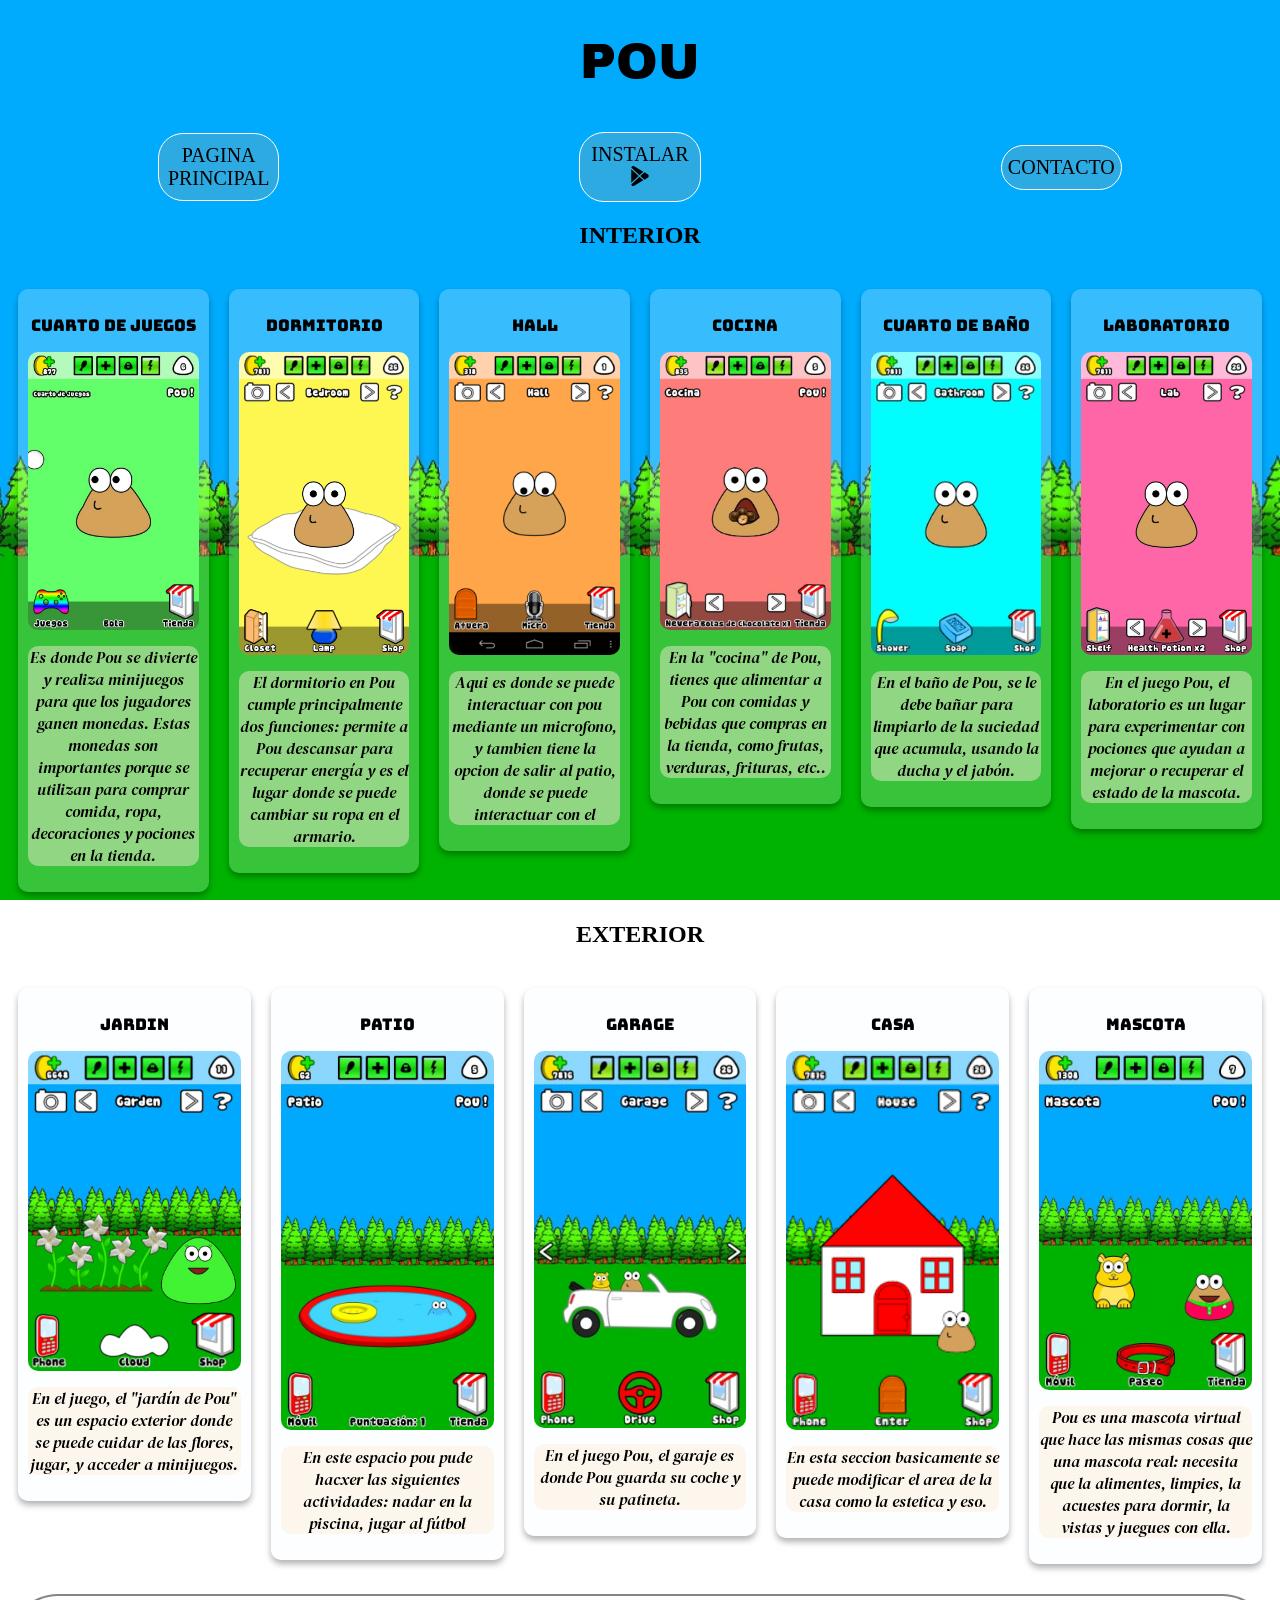
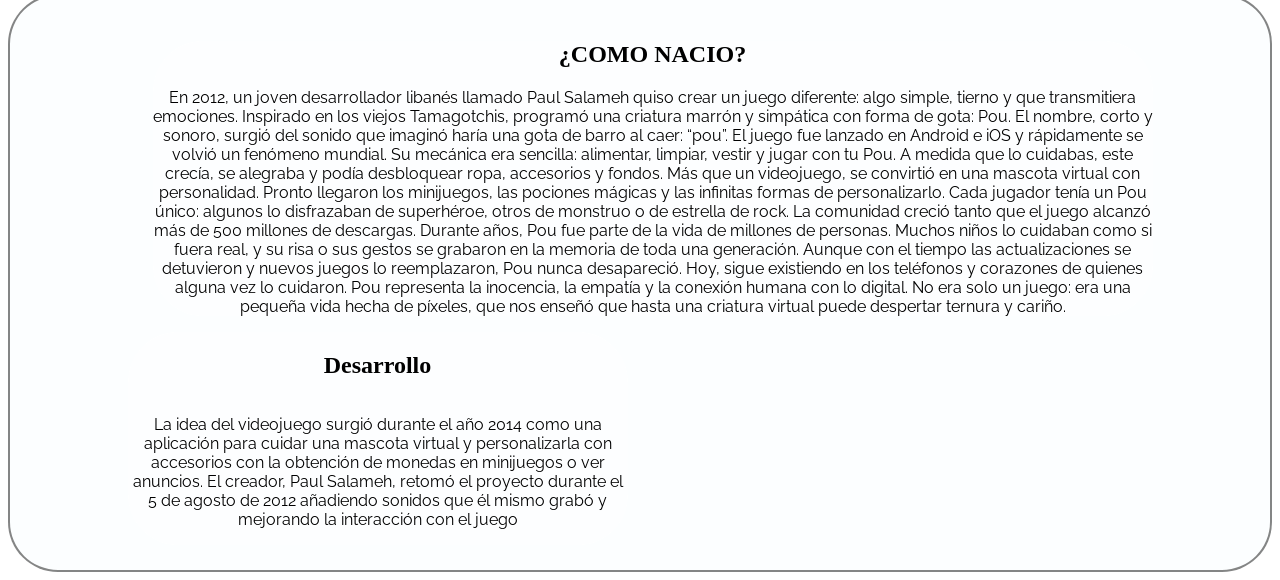
==== index2.html @ 19a5bd99 "jj" ====
<!DOCTYPE html>
<html lang="en">
<head>
    <meta charset="UTF-8">
    <meta name="viewport" content="width=device-width, initial-scale=1.0">
    <link rel="preconnect" href="https://fonts.googleapis.com">
    <link rel="preconnect" href="https://fonts.gstatic.com" crossorigin>
    <link href="https://fonts.googleapis.com/css2?family=Archivo+Black&display=swap" rel="stylesheet">
    <link rel="preconnect" href="https://fonts.googleapis.com">
    <link rel="preconnect" href="https://fonts.gstatic.com" crossorigin>
    <link href="https://fonts.googleapis.com/css2?family=DM+Serif+Display:ital@0;1&display=swap" rel="stylesheet">
    <link rel="preconnect" href="https://fonts.googleapis.com">
    <link rel="preconnect" href="https://fonts.gstatic.com" crossorigin>
    <link href="https://fonts.googleapis.com/css2?family=Bungee&display=swap" rel="stylesheet">
    <link rel="preconnect" href="https://fonts.googleapis.com">
    <link rel="preconnect" href="https://fonts.gstatic.com" crossorigin>
    <link href="https://fonts.googleapis.com/css2?family=Bungee&family=Momo+Signature&family=Raleway:ital,wght@0,100..900;1,100..900&display=swap" rel="stylesheet">
    <link rel="stylesheet" href="css/style.css">
    <title>Document</title>
</head>
<body style="background-image: url(img/paginapou.jpg);background-size: cover;
    background-attachment: fixed ">
    <header>
        <h1 class="archivo-black-regular">POU</h1>
    </header>
    <nav>
        <div class="info">
            <a href="balondeoro.html" id="uno" target="_blank">PAGINA PRINCIPAL</a>
        </div>
        <div class="info">
            <a href="https://es.uefa.com/ballondor/news/029c-1e6c52ae67d8-f1edf98b3675-1000--revelados-los-nominados-al-balon-de-oro-2025/" id="dos" target="_blank">INSTALAR</a>
            <svg xmlns="http://www.w3.org/2000/svg" width="20" height="20" fill="currentColor" class="bi bi-google-play" viewBox="0 0 16 16" class="svg">
                <path d="M14.222 9.374c1.037-.61 1.037-2.137 0-2.748L11.528 5.04 8.32 8l3.207 2.96zm-3.595 2.116L7.583 8.68 1.03 14.73c.201 1.029 1.36 1.61 2.303 1.055zM1 13.396V2.603L6.846 8zM1.03 1.27l6.553 6.05 3.044-2.81L3.333.215C2.39-.341 1.231.24 1.03 1.27"/>
            </svg>
        </div>
        <div class="info">
            <a href="https://www.goal.com/es-cl/listados/womens-ballon-dor-2025-power-rankings/blt34d8939da84da433" id="tres" target="_blank">CONTACTO</a>
        </div>
    </nav>
    <main>
        <section>
            <h2>INTERIOR</h2>
            <div class="divprincipal-container">
                <div class="divsecundario">
                    <p class="bungee">CUARTO DE JUEGOS</p>
                    <img src="img/2e0db3e57bfdba576eac3ab056cc2b73.jpg" alt="Pou" class="imagen">
                    <p class="italic">Es donde Pou se divierte y realiza minijuegos para que los jugadores ganen monedas. Estas monedas son importantes porque se utilizan para comprar comida, ropa, decoraciones y pociones en la tienda. </p>
                </div>
                <div class="divsecundario">
                    <p class="bungee">DORMITORIO</p>
                    <img src="img/Poubedroom.webp" alt="Pou" class="imagen">
                    <p class="italic">El dormitorio en Pou cumple principalmente dos funciones: permite a Pou descansar para recuperar energía y es el lugar donde se puede cambiar su ropa en el armario.</p>
                </div>
                <div class="divsecundario">
                    <p class="bungee">HALL</p>
                    <img src="img/16047352-pou-android-the-hall-allows-you-to-use-the-microphone-to-speak-a.png" alt="Pou" class="imagen">
                    <p class="italic">Aqui es donde se puede interactuar con pou mediante un microfono, y tambien tiene la opcion de salir al patio, donde se puede interactuar con el</p>
                </div>
                <div class="divsecundario">
                    <p class="bungee">COCINA</p>
                    <img src="img/c5e75f83b7b725e6e0b3feeedbe4d7ef.jpg" alt="Pou" class="imagen">
                    <p class="italic">En la "cocina" de Pou, tienes que alimentar a Pou con comidas y bebidas que compras en la tienda, como frutas, verduras, frituras, etc..</p>
                </div>
                <div class="divsecundario">
                    <p class="bungee">CUARTO DE BAÑO</p>
                    <img src="img/Poubathroom.webp" alt="Pou" class="imagen">
                    <p class="italic">En el baño de Pou, se le debe bañar para limpiarlo de la suciedad que acumula, usando la ducha y el jabón.</p>
                </div>
                <div class="divsecundario">
                    <p class="bungee">LABORATORIO</p>
                    <img src="img/Poulab.webp" alt="Pou" class="imagen">
                    <p class="italic">En el juego Pou, el laboratorio es un lugar para experimentar con pociones que ayudan a mejorar o recuperar el estado de la mascota. </p>
                </div>
            </div>
        </section>
        <section>
            <h2>EXTERIOR</h2>
            <div class="divprincipal-container">
                <div class="divsecundario">
                    <p class="bungee">JARDIN</p>
                    <img src="img/jardinpou.jpg" alt="Pou" class="imagen">
                    <p class="italic"> En el juego, el "jardín de Pou" es un espacio exterior donde se puede cuidar de las flores, jugar, y acceder a minijuegos.</p>
                </div>
                <div class="divsecundario">
                    <p class="bungee">PATIO</p>
                    <img src="img/patiopou.jpg" alt="Pou" class="imagen">
                    <p class="italic">En este espacio pou pude hacxer las siguientes actividades: nadar en la piscina, jugar al fútbol</p>
                </div>
                <div class="divsecundario">
                    <p class="bungee">GARAGE</p>
                    <img src="img/Pougarage.webp" alt="Pou" class="imagen">
                    <p class="italic">En el juego Pou, el garaje es donde Pou guarda su coche y su patineta. </p>
                </div>
                <div class="divsecundario">
                    <p class="bungee">CASA</p>
                    <img src="img/casapou.png" alt="Pou" class="imagen">
                    <p class="italic">En esta seccion basicamente se puede modificar el area de la casa como la estetica y eso.</p>
                </div>
                <div class="divsecundario">
                    <p class="bungee">MASCOTA</p>
                    <img src="img/mascotapou.jpg" alt="Pou" class="imagen">
                    <p class="italic">Pou es una mascota virtual que hace las mismas cosas que una mascota real: necesita que la alimentes, limpies, la acuestes para dormir, la vistas y juegues con ella.</p>
                </div>
            </div>
        </section>
        <section>
            <div class="infoadi">
                <article>
                    <div class="infoadentro">
                        <h2>¿COMO NACIO?</h2>
                        <p class="fuente">
                            En 2012, un joven desarrollador libanés llamado Paul Salameh quiso crear un juego diferente: algo simple, tierno y que transmitiera emociones. Inspirado en los viejos Tamagotchis, programó una criatura marrón y simpática con forma de gota: Pou. El nombre, corto y sonoro, surgió del sonido que imaginó haría una gota de barro al caer: “pou”.

El juego fue lanzado en Android e iOS y rápidamente se volvió un fenómeno mundial. Su mecánica era sencilla: alimentar, limpiar, vestir y jugar con tu Pou. A medida que lo cuidabas, este crecía, se alegraba y podía desbloquear ropa, accesorios y fondos. Más que un videojuego, se convirtió en una mascota virtual con personalidad.

Pronto llegaron los minijuegos, las pociones mágicas y las infinitas formas de personalizarlo. Cada jugador tenía un Pou único: algunos lo disfrazaban de superhéroe, otros de monstruo o de estrella de rock. La comunidad creció tanto que el juego alcanzó más de 500 millones de descargas.

Durante años, Pou fue parte de la vida de millones de personas. Muchos niños lo cuidaban como si fuera real, y su risa o sus gestos se grabaron en la memoria de toda una generación. Aunque con el tiempo las actualizaciones se detuvieron y nuevos juegos lo reemplazaron, Pou nunca desapareció.

Hoy, sigue existiendo en los teléfonos y corazones de quienes alguna vez lo cuidaron. Pou representa la inocencia, la empatía y la conexión humana con lo digital. No era solo un juego: era una pequeña vida hecha de píxeles, que nos enseñó que hasta una criatura virtual puede despertar ternura y cariño.
                        </p>
                    </div>
                    <div class="infoadentr">
                        <h2>Desarrollo</h2>
                        <p class="fuente">La idea del videojuego surgió durante el año 2014 como una aplicación para cuidar una mascota virtual y personalizarla con accesorios con la obtención de monedas en minijuegos o ver anuncios. El creador, Paul Salameh, retomó el proyecto durante el 5 de agosto de 2012 añadiendo sonidos que él mismo grabó y mejorando la interacción con el juego</p>
                    </div>
                </article>
            </div>
        </section>
    </main>
</body>
</html>
---- css/style.css ----
html { Font-size: 62.5%; }
body { Font-size: 16px; }

:root{
    --hola: #ffffff;
    --transnav: #b6a9873d;
    --transnavho: #58918059;
    --transnavhover: #000000;
    --transparenciatarjet: 0 4px 6px rgba(0, 0, 0, 0.3);
    --transtarjeta: rgba(240, 248, 255, 0.226);
}

nav {
    display: flex;
    justify-content: space-between;
    align-items: center;
}

.info {
    margin-top: 1rem;
    margin-right: 15rem;
    margin-left: 15rem;
    justify-content: space-evenly;
    background-color: var(--transnav);
    border-radius: 2.5rem;
    padding-top: 1rem;
    padding-bottom: 1rem;
    text-align: center;
    border: 0.1px solid white;
    flex: 1;
    font-size: 2rem;
}

nav > div > a {
    color: var(--transnavhover);
    text-decoration: none;
    transition: transform 0.3s ease;
}

nav > div > a:hover {
    color: var(--transnavhover);
    transform: scale(1.1);
}

.info:hover {
    background-color: var(--transnavho);
}

.archivo-black-regular {
    font-family: "Archivo Black", sans-serif;
    font-weight: 400;
    font-style: normal;
    text-align: center;
    font-size: 5rem;
}

.bungee {
    font-family: "Bungee", sans-serif;
    font-weight: 400;
    font-style: normal;
}
  
.divprincipal-container {
    display: flex; 
    flex-wrap: nowrap; 
    justify-content: space-evenly; 
    align-items: flex-start; 
    margin-top: 2rem;
}

.divsecundario {
    border-radius: 1rem;
    padding: 1rem;
    width: 25rem;
    margin: 1rem;
    margin-top: 2rem;
    text-align: center;
    box-shadow: var(--transparenciatarjet);
    display: flex;
    flex-direction: column; 
    align-items: center; 
    background-color: var(--transtarjeta);
}

.imagen {
    width: 100%;
    height: auto;
    object-fit: cover; 
    object-position: top; 
    border-radius: 1rem;
    max-height: 43rem;
}

.italic {
    font-family: "DM Serif Display", serif;
    font-weight: 400;
    font-style: italic;
    background-color: rgba(250, 235, 215, 0.459);
    border-radius: 1rem;
  }

h2 {
    text-align: center;
}

.infoadi{
    background-color: var(--transtarjeta);
    padding-top: 2.5rem;
    padding-bottom: 2.5rem;
    border-radius: 5rem;
    border: 2px solid rgba(0, 0, 0, 0.479);
    display: flex; 
    flex-wrap: nowrap; 
    justify-content: space-evenly; 
    align-items: flex-start; 
    margin-top: 2rem;
}

.infoadentro{
    background-color: rgba(255, 255, 255, 0.61);
    margin-left: 2.5rem;
    border-radius: 5rem;
    text-align: center;
    width: 100rem;
    align-items: flex-start;
}

.infoadentr {
    background-color: rgba(255, 255, 255, 0.61);
    margin-right: 2.5rem;
    width: 50rem;
    text-align: center;
    border-radius: 5rem;
    display: flex;
    flex-direction: column; 
    align-items: center; 
}

.fuente {
    font-family: "Raleway", sans-serif;
    font-optical-sizing: auto;
    font-style: normal;
  }
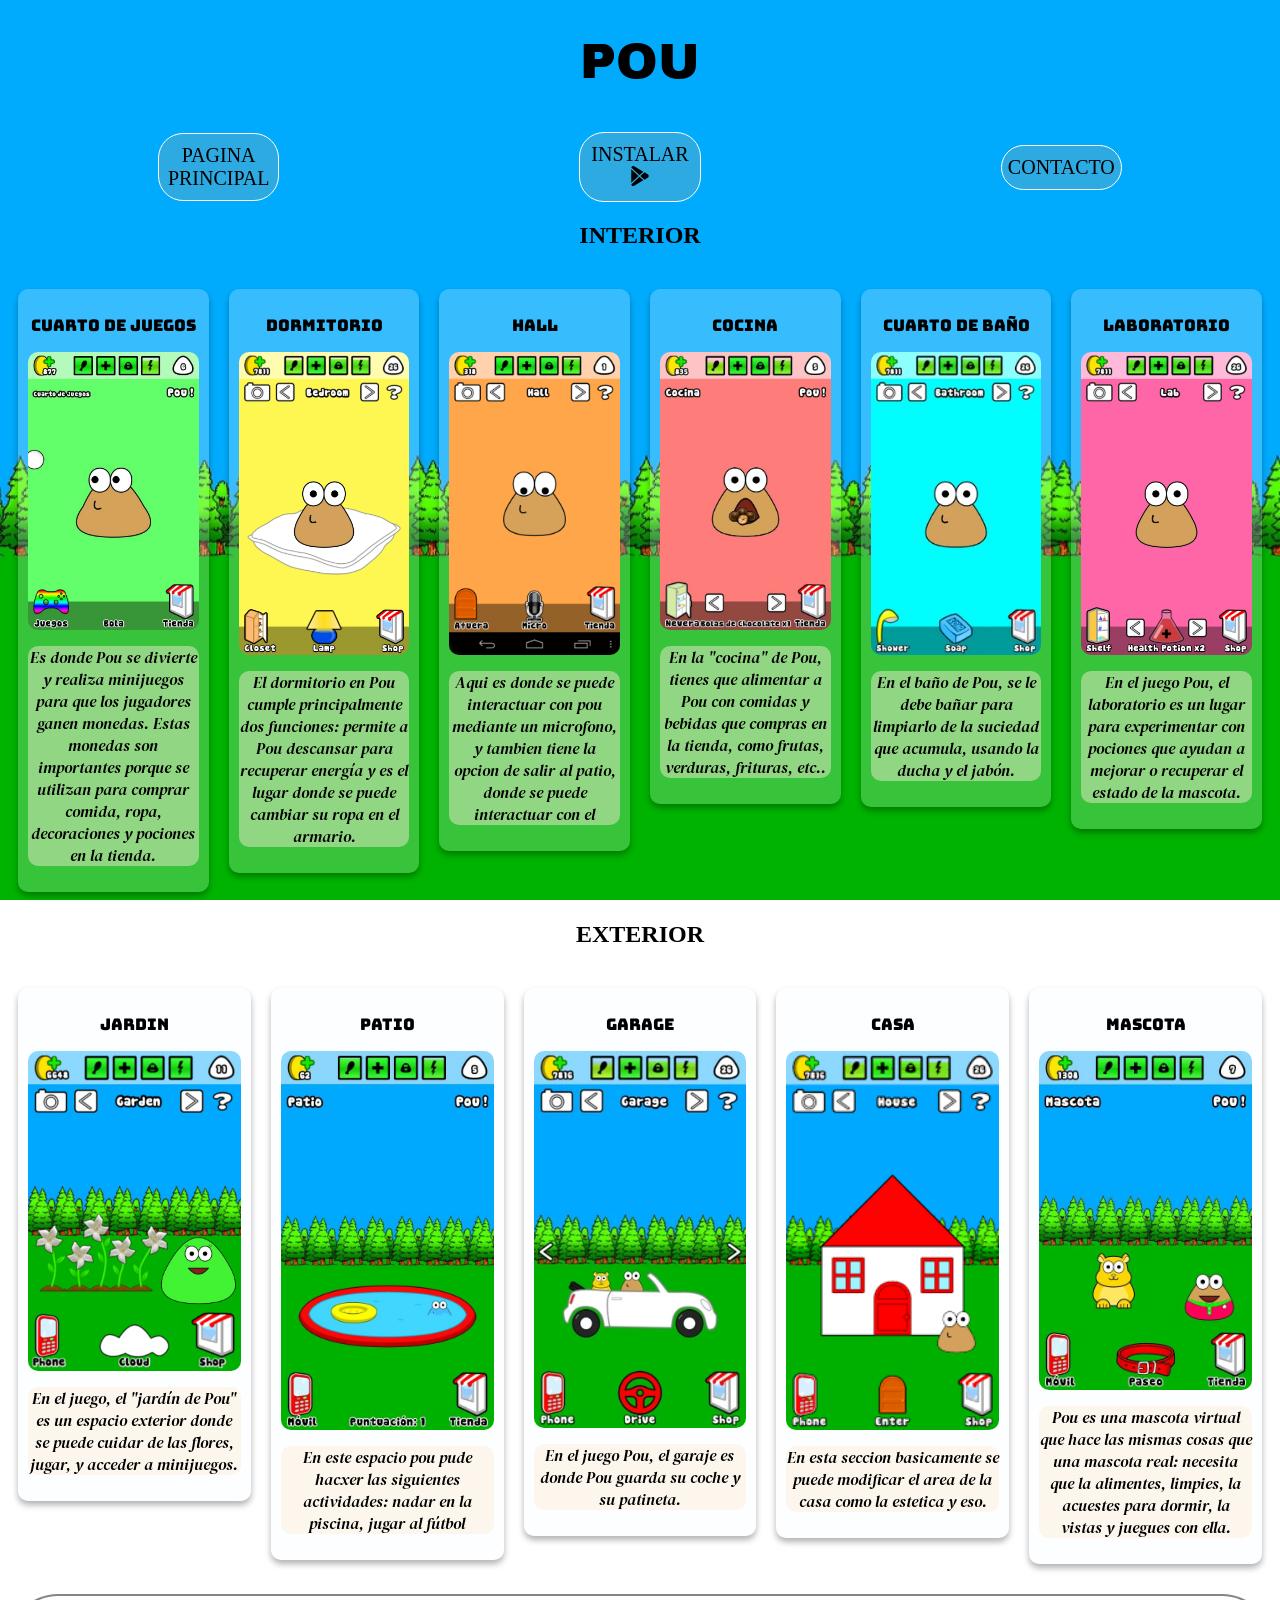
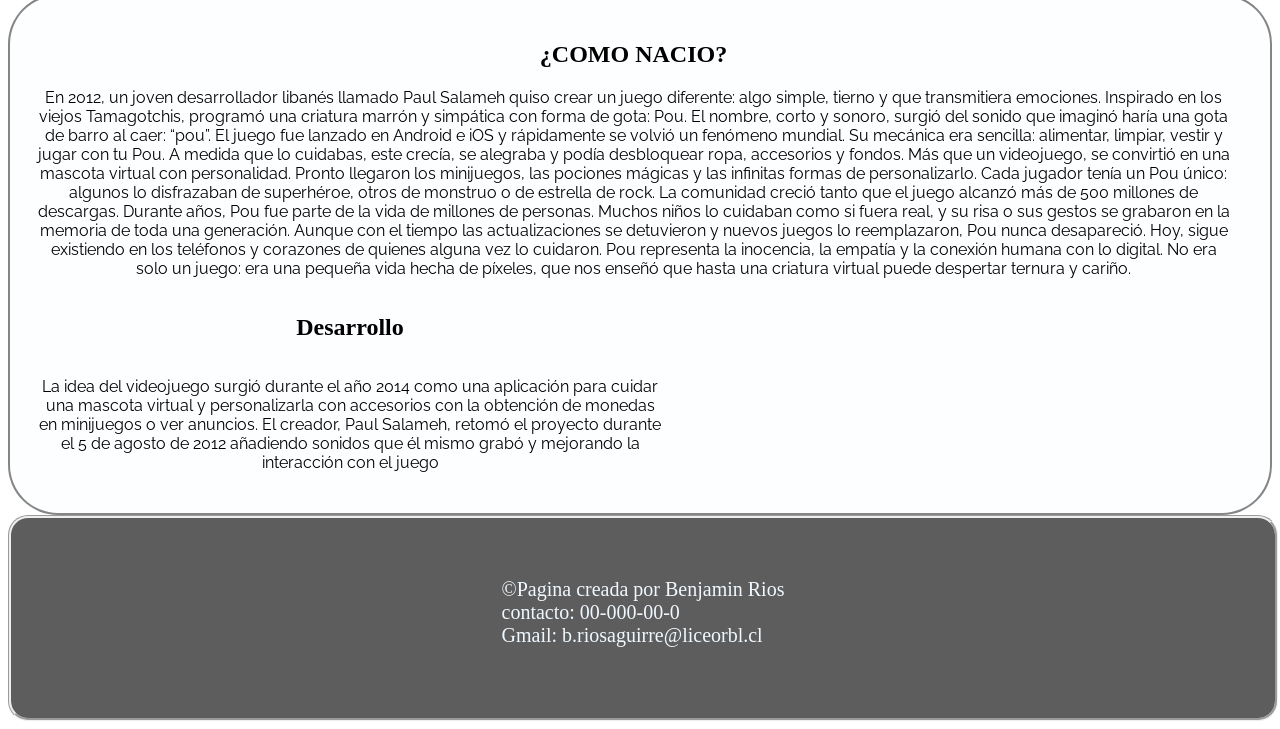
==== commit 748dd63e: "Add files via upload" ====
--- a/index2.html
+++ b/index2.html
@@ -128,5 +128,13 @@
             </div>
         </section>
     </main>
+    <footer>
+        <div class="footercosas">
+            <span>&copy;Pagina creada por Benjamin Rios</span>
+            <span>contacto: 00-000-00-0</span>
+            <span>Gmail: b.riosaguirre@liceorbl.cl</span>
+            
+        </div>
+    </footer>
 </body>
 </html>
--- a/css/style.css
+++ b/css/style.css
@@ -121,14 +121,14 @@
     margin-left: 2.5rem;
     border-radius: 5rem;
     text-align: center;
-    width: 100rem;
+    width: 95%;
     align-items: flex-start;
 }
 
 .infoadentr {
     background-color: rgba(255, 255, 255, 0.61);
-    margin-right: 2.5rem;
-    width: 50rem;
+    margin-left: 2.5rem;
+    width: 50%;
     text-align: center;
     border-radius: 5rem;
     display: flex;
@@ -140,4 +140,107 @@
     font-family: "Raleway", sans-serif;
     font-optical-sizing: auto;
     font-style: normal;
-  }+  }
+
+footer{
+
+    background-color: rgba(43, 43, 43, 0.76);
+    width: 100%;
+    height: 20rem;
+    border-radius: 2rem;
+    border-style:groove;
+    display: flex;
+    justify-content: center;
+    
+
+}
+.footercosas{
+    color: aliceblue;
+    padding-top: 6rem;
+    display: flex;
+    flex-direction: column;
+    font-size: 2rem;
+    
+}
+
+  @media (max-width: 768px) {
+
+    .archivo-black-regular{
+        text-align: center;
+    }
+
+    nav {
+        flex-direction: row;
+        gap: 1rem;
+    }
+
+    nav > div > a {
+        font-size: 1.6rem;
+        width: 100%;
+        padding: 0.6rem 1.5rem;
+    }
+
+    .divprincipal-container {
+        display: grid;
+        grid-template-columns: repeat(2, 1fr);
+        gap: 1.5rem;
+    }
+
+    .divsecundario {
+        display: flex;
+        justify-content: space-between;
+        width: 100%;
+        max-width: 20rem;
+    }
+
+    .imagen {
+        max-height: 30rem;
+    }
+}
+
+@media (max-width: 320px) {
+    nav {
+        flex-direction: column;
+        justify-content: flex-start;
+        align-items: center;
+        padding: 1rem;
+    }
+
+    nav > div > a {
+        font-size: 1.3rem;
+        padding: 1.5rem;
+        width: 90%;
+        text-align: center;
+    }
+
+    .divsecundario {
+        width: 90%;
+        max-width: 20rem;
+        margin: 1rem auto;
+        padding: 1rem;
+    }
+
+    .imagen {
+        max-width: 100%;
+        height: auto;
+    }
+
+    .fuente {
+        font-size: 1.3rem;
+    }
+
+    .infoadi {
+        flex-direction: column;
+        padding: 1rem;
+        margin-top: 1.5rem;
+        width: 90%;
+    }
+
+    .infoadentro, .infoadentr {
+        margin: 0.8rem 0;
+        padding: 1rem;
+        font-size: 1.3rem;
+        max-width: 25.5rem;
+    }
+}
+
